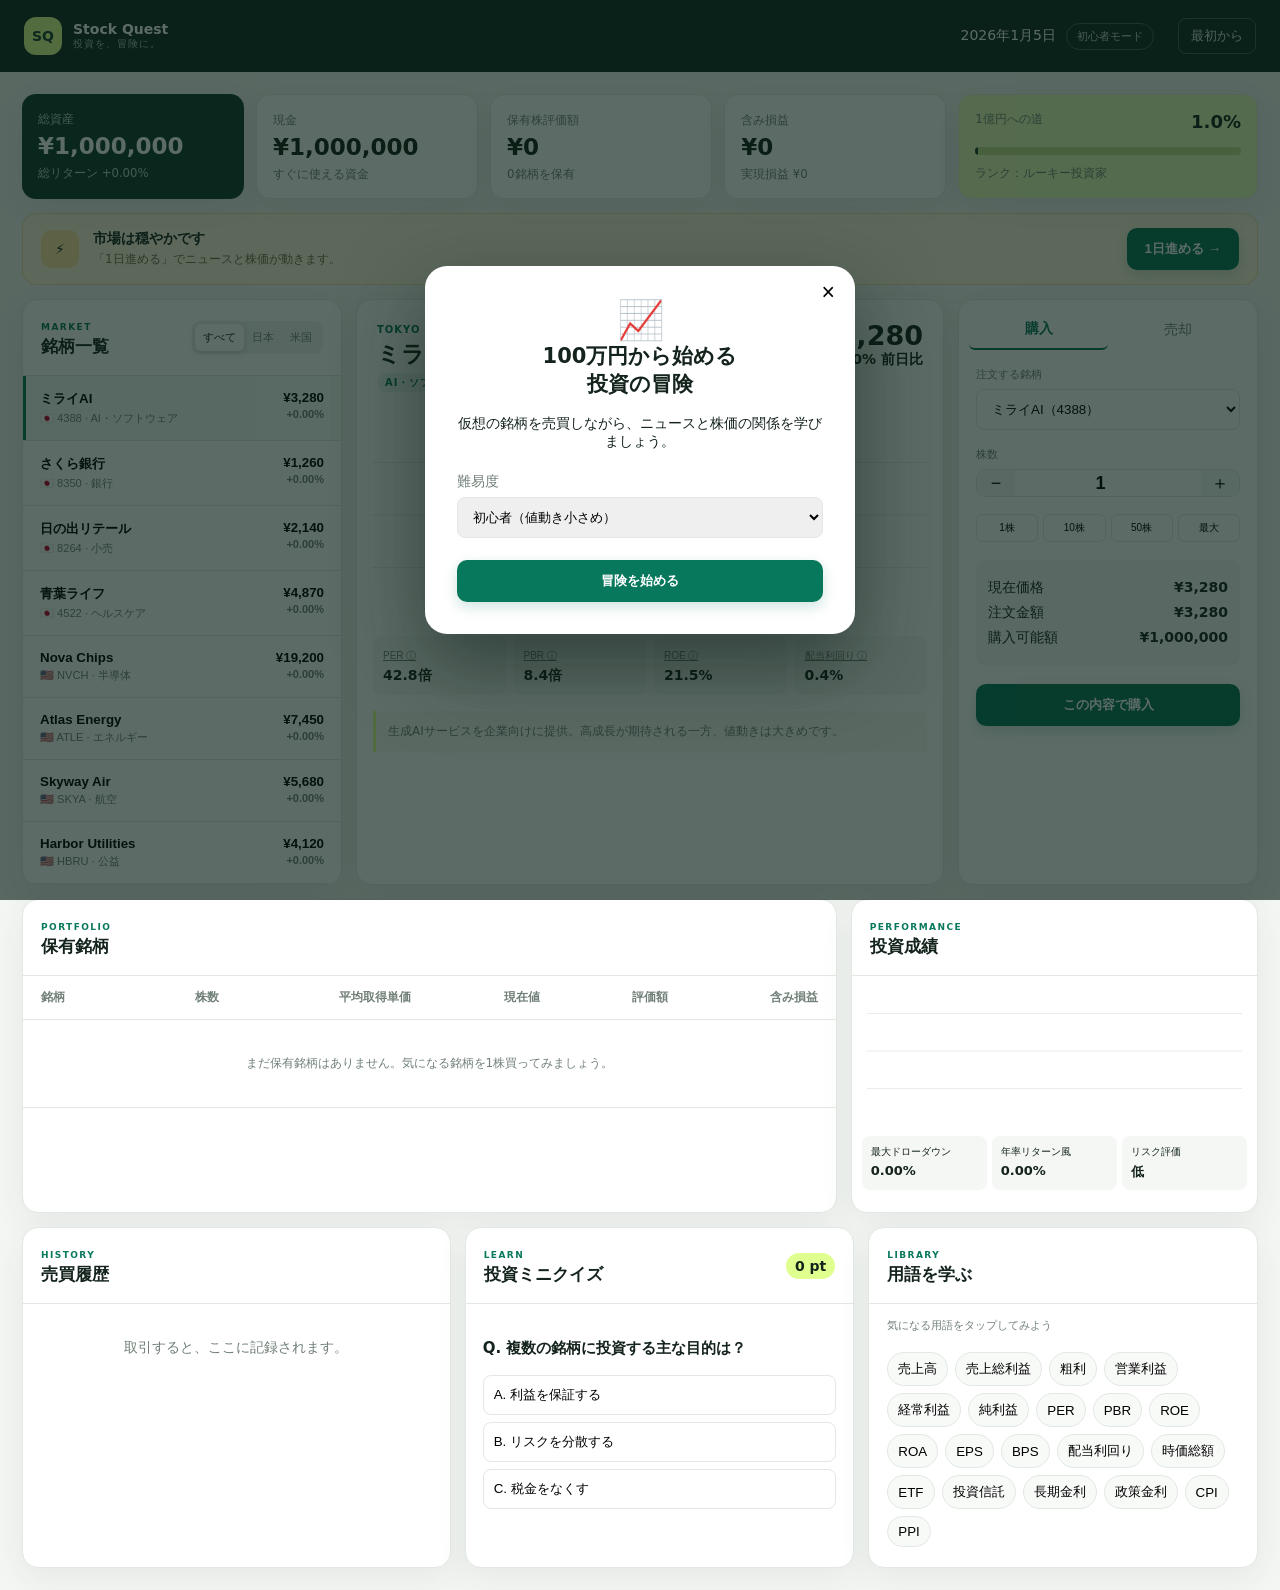
==== index.html @ 5c6d4c0a "株式投資シミュレーターを作成" ====
<!doctype html>
<html lang="ja">
<head>
  <meta charset="UTF-8">
  <meta name="viewport" content="width=device-width,initial-scale=1">
  <meta name="description" content="仮想資金で投資の基本を楽しく学べる株式投資シミュレーター">
  <title>Stock Quest｜株式投資シミュレーター</title>
  <link rel="stylesheet" href="style.css">
</head>
<body>
  <header class="topbar">
    <div class="brand"><span class="brand-mark">SQ</span><div><strong>Stock Quest</strong><small>投資を、冒険に。</small></div></div>
    <div class="day-info"><span id="dateLabel"></span><span class="streak" id="difficultyLabel"></span></div>
    <button class="ghost" id="resetBtn">最初から</button>
  </header>

  <main>
    <section class="hero-stats" aria-label="資産状況">
      <article class="stat primary"><span>総資産</span><strong id="totalAssets">¥1,000,000</strong><small id="totalReturn">総リターン 0.00%</small></article>
      <article class="stat"><span>現金</span><strong id="cash">¥1,000,000</strong><small>すぐに使える資金</small></article>
      <article class="stat"><span>保有株評価額</span><strong id="stockValue">¥0</strong><small id="positionCount">0銘柄を保有</small></article>
      <article class="stat"><span>含み損益</span><strong id="unrealized">¥0</strong><small id="realized">実現損益 ¥0</small></article>
      <article class="goal-card"><div><span>1億円への道</span><strong id="goalPercent">1.0%</strong></div><div class="progress"><i id="goalBar"></i></div><small id="rankText">ランク：ルーキー投資家</small></article>
    </section>

    <section class="event-banner" id="eventBanner"><span class="event-icon">⚡</span><div><strong id="eventTitle">市場は穏やかです</strong><p id="eventText">「1日進める」でニュースと株価が動きます。</p></div><button class="next-day" id="nextDayBtn">1日進める <span>→</span></button></section>

    <section class="workspace">
      <aside class="panel market-panel">
        <div class="panel-title"><div><span class="eyebrow">MARKET</span><h2>銘柄一覧</h2></div><div class="tabs"><button class="tab active" data-market="all">すべて</button><button class="tab" data-market="JP">日本</button><button class="tab" data-market="US">米国</button></div></div>
        <div class="stock-list" id="stockList"></div>
      </aside>

      <section class="panel detail-panel">
        <div class="stock-heading"><div><span class="ticker" id="selectedTicker"></span><h1 id="selectedName"></h1><span class="sector" id="selectedSector"></span></div><div class="quote"><strong id="selectedPrice"></strong><span id="selectedChange"></span></div></div>
        <canvas id="priceChart" height="210" aria-label="株価チャート"></canvas>
        <div class="fundamentals" id="fundamentals"></div>
        <div class="company-note" id="companyNote"></div>
      </section>

      <aside class="panel trade-panel">
        <div class="trade-tabs"><button class="trade-tab active" data-side="buy">購入</button><button class="trade-tab" data-side="sell">売却</button></div>
        <div class="trade-body">
          <label>注文する銘柄<select id="tradeStock"></select></label>
          <label>株数<div class="stepper"><button id="minusQty">−</button><input id="quantity" type="number" min="1" value="1" inputmode="numeric"><button id="plusQty">＋</button></div></label>
          <div class="quick"><button data-qty="1">1株</button><button data-qty="10">10株</button><button data-qty="50">50株</button><button id="maxQty">最大</button></div>
          <div class="order-summary"><div><span>現在価格</span><strong id="orderPrice"></strong></div><div><span>注文金額</span><strong id="orderTotal"></strong></div><div><span id="availableLabel">購入可能額</span><strong id="availableValue"></strong></div></div>
          <button class="order-btn" id="orderBtn">この内容で購入</button>
          <p class="order-message" id="orderMessage" role="status"></p>
        </div>
      </aside>
    </section>

    <section class="lower-grid">
      <section class="panel wide"><div class="panel-title"><div><span class="eyebrow">PORTFOLIO</span><h2>保有銘柄</h2></div></div><div class="table-wrap"><table><thead><tr><th>銘柄</th><th>株数</th><th>平均取得単価</th><th>現在値</th><th>評価額</th><th>含み損益</th></tr></thead><tbody id="portfolioBody"></tbody></table></div></section>
      <section class="panel performance"><div class="panel-title"><div><span class="eyebrow">PERFORMANCE</span><h2>投資成績</h2></div></div><canvas id="assetChart" height="150"></canvas><div class="metrics"><div><span>最大ドローダウン</span><strong id="drawdown">0.00%</strong></div><div><span>年率リターン風</span><strong id="annualized">0.00%</strong></div><div><span>リスク評価</span><strong id="riskRating">低</strong></div></div></section>
    </section>

    <section class="bottom-grid">
      <section class="panel"><div class="panel-title"><div><span class="eyebrow">HISTORY</span><h2>売買履歴</h2></div></div><div class="history" id="historyList"></div></section>
      <section class="panel"><div class="panel-title"><div><span class="eyebrow">LEARN</span><h2>投資ミニクイズ</h2></div><span class="points" id="points">0 pt</span></div><div id="quizBox"></div></section>
      <section class="panel"><div class="panel-title"><div><span class="eyebrow">LIBRARY</span><h2>用語を学ぶ</h2></div></div><p class="muted">気になる用語をタップしてみよう</p><div class="term-cloud" id="termCloud"></div></section>
    </section>
  </main>

  <div class="modal" id="welcomeModal" aria-hidden="true"><div class="modal-card"><button class="modal-close" data-close>×</button><span class="modal-icon">📈</span><h2>100万円から始める<br>投資の冒険</h2><p>仮想の銘柄を売買しながら、ニュースと株価の関係を学びましょう。</p><label>難易度<select id="difficulty"><option value="beginner">初心者（値動き小さめ）</option><option value="normal">標準</option><option value="hard">チャレンジ（値動き大きめ）</option></select></label><button class="order-btn" id="startBtn">冒険を始める</button></div></div>
  <div class="modal" id="termModal" aria-hidden="true"><div class="modal-card term-card"><button class="modal-close" data-close>×</button><span class="eyebrow">INVESTMENT WORD</span><h2 id="termTitle"></h2><p id="termDescription"></p><button class="order-btn" data-close>わかった！</button></div></div>
  <div class="toast" id="toast"></div>
  <script src="game.js"></script>
</body>
</html>
---- style.css ----
:root{--bg:#f4f6f3;--panel:#fff;--ink:#14231c;--muted:#718078;--green:#08785d;--lime:#dfff8f;--red:#d94b55;--line:#e2e8e3;--shadow:0 10px 32px rgba(31,60,47,.07)}*{box-sizing:border-box}body{margin:0;background:var(--bg);color:var(--ink);font-family:Inter,"Noto Sans JP",system-ui,sans-serif;font-size:14px}.topbar{height:72px;padding:0 max(24px,calc((100vw - 1440px)/2));display:flex;align-items:center;gap:24px;background:#102b22;color:#fff}.brand{display:flex;align-items:center;gap:11px;margin-right:auto}.brand-mark{display:grid;place-items:center;width:38px;height:38px;border-radius:12px;background:var(--lime);color:#173c2d;font-weight:900}.brand strong,.brand small{display:block}.brand small{color:#a9c0b6;font-size:10px;letter-spacing:.1em}.day-info{display:flex;align-items:center;gap:10px}.streak{padding:5px 10px;border:1px solid #486258;border-radius:20px;color:#c5d6cf;font-size:11px}.ghost{border:1px solid #486258;background:transparent;color:#d9e4df;border-radius:8px;padding:8px 12px;cursor:pointer}main{max-width:1440px;margin:auto;padding:22px}.hero-stats{display:grid;grid-template-columns:repeat(4,1fr) 1.35fr;gap:12px}.stat,.goal-card{background:var(--panel);border:1px solid var(--line);border-radius:14px;padding:16px;box-shadow:var(--shadow)}.stat span,.goal-card span{color:var(--muted);font-size:12px}.stat strong{display:block;font-size:23px;margin:5px 0}.stat small,.goal-card small{color:var(--muted)}.stat.primary{background:#123d30;color:#fff;border:none}.stat.primary span,.stat.primary small{color:#b6d3c6}.positive{color:var(--green)!important}.negative{color:var(--red)!important}.goal-card{background:#eaffb9}.goal-card>div:first-child{display:flex;justify-content:space-between}.goal-card strong{font-size:18px}.progress{height:8px;background:#c6df8e;border-radius:8px;margin:15px 0 9px;overflow:hidden}.progress i{display:block;height:100%;background:#173c2d;border-radius:inherit}.event-banner{display:flex;align-items:center;gap:14px;margin:14px 0;padding:14px 18px;background:#fff7df;border:1px solid #f0dfad;border-radius:14px}.event-icon{display:grid;place-items:center;width:38px;height:38px;background:#ffe7a6;border-radius:10px}.event-banner div{margin-right:auto}.event-banner p{margin:3px 0 0;color:#776c50;font-size:12px}.next-day,.order-btn{border:0;border-radius:10px;background:var(--green);color:#fff;padding:12px 18px;font-weight:800;cursor:pointer;box-shadow:0 5px 14px rgba(8,120,93,.2)}.workspace{display:grid;grid-template-columns:320px minmax(380px,1fr) 300px;gap:14px}.panel{background:var(--panel);border:1px solid var(--line);border-radius:16px;box-shadow:var(--shadow);overflow:hidden}.panel-title{display:flex;justify-content:space-between;align-items:center;padding:17px 18px;border-bottom:1px solid var(--line)}.eyebrow{font-size:9px;font-weight:900;letter-spacing:.16em;color:var(--green)}h1,h2,p{margin-top:0}.panel-title h2{font-size:17px;margin:2px 0 0}.tabs{display:flex;background:#edf1ee;border-radius:8px;padding:3px}.tab,.trade-tab{border:0;background:transparent;padding:6px 8px;color:var(--muted);cursor:pointer;border-radius:6px;font-size:11px}.tab.active{background:#fff;color:var(--ink);box-shadow:0 2px 6px #ccd4ce}.stock-list{max-height:510px;overflow:auto}.stock-row{width:100%;border:0;border-bottom:1px solid var(--line);background:#fff;padding:14px 17px;display:grid;grid-template-columns:1fr auto;text-align:left;cursor:pointer}.stock-row:hover,.stock-row.active{background:#f2faF6}.stock-row.active{box-shadow:inset 3px 0 var(--green)}.stock-row b,.stock-row small{display:block}.stock-row small{color:var(--muted);margin-top:3px}.stock-price{text-align:right}.stock-price b{font-variant-numeric:tabular-nums}.change{font-size:11px;font-weight:700}.detail-panel{padding-bottom:16px}.stock-heading{display:flex;justify-content:space-between;padding:20px}.stock-heading h1{font-size:23px;margin:3px 0}.ticker,.sector{font-size:10px;font-weight:800;color:var(--green);letter-spacing:.1em}.sector{padding:4px 8px;background:#e9f5ef;border-radius:20px}.quote{text-align:right}.quote strong{display:block;font-size:27px}.quote span{font-weight:700}canvas{display:block;width:calc(100% - 30px);margin:0 15px}.fundamentals{display:grid;grid-template-columns:repeat(4,1fr);gap:8px;padding:16px}.fundamental{background:#f5f7f5;padding:10px;border-radius:9px}.fundamental button{border:0;background:none;padding:0;color:var(--muted);font-size:10px;text-decoration:underline;cursor:pointer}.fundamental strong{display:block;margin-top:4px}.company-note{margin:0 16px;padding:12px;border-left:3px solid var(--lime);background:#f8faF7;color:var(--muted);font-size:12px}.trade-tabs{display:grid;grid-template-columns:1fr 1fr;padding:10px 10px 0}.trade-tab{font-size:14px;padding:10px}.trade-tab.active{color:var(--green);font-weight:900;border-bottom:2px solid var(--green)}.trade-body{padding:17px}.trade-body label{display:block;color:var(--muted);font-size:11px;margin-bottom:17px}.trade-body select{width:100%;margin-top:7px;padding:11px;border:1px solid var(--line);border-radius:8px;background:#fff}.stepper{display:grid;grid-template-columns:38px 1fr 38px;margin-top:7px;border:1px solid var(--line);border-radius:9px;overflow:hidden}.stepper input{border:0;text-align:center;font-size:18px;font-weight:800;min-width:0}.stepper button{border:0;background:#f3f6f4;font-size:18px;cursor:pointer}.quick{display:grid;grid-template-columns:repeat(4,1fr);gap:5px}.quick button{border:1px solid var(--line);border-radius:6px;background:#fff;padding:6px;cursor:pointer;font-size:10px}.order-summary{margin:18px 0;padding:12px;background:#f5f7f5;border-radius:9px}.order-summary div{display:flex;justify-content:space-between;margin:7px 0}.order-btn{width:100%}.order-message{min-height:18px;margin:9px 0 0;text-align:center;font-size:11px}.lower-grid{display:grid;grid-template-columns:2fr 1fr;gap:14px;margin-top:14px}.table-wrap{overflow:auto}table{width:100%;border-collapse:collapse;white-space:nowrap}th,td{padding:13px 18px;border-bottom:1px solid var(--line);text-align:right;font-size:12px}th:first-child,td:first-child{text-align:left}th{color:var(--muted);font-weight:600}.empty{text-align:center!important;color:var(--muted);padding:35px!important}.performance{padding-bottom:12px}.metrics{display:grid;grid-template-columns:repeat(3,1fr);gap:5px;padding:10px}.metrics div{background:#f5f7f5;padding:9px;border-radius:8px}.metrics span,.metrics strong{display:block;font-size:10px}.metrics strong{margin-top:4px;font-size:13px}.bottom-grid{display:grid;grid-template-columns:1.1fr 1fr 1fr;gap:14px;margin-top:14px}.history{max-height:250px;overflow:auto}.history-item{display:flex;justify-content:space-between;padding:12px 18px;border-bottom:1px solid var(--line);font-size:12px}.history-item small{display:block;color:var(--muted)}.points{background:var(--lime);padding:5px 9px;border-radius:20px;font-weight:800}.quiz-content{padding:17px}.quiz-content h3{line-height:1.6;font-size:15px}.answers{display:grid;gap:7px}.answer{padding:10px;text-align:left;background:#fff;border:1px solid var(--line);border-radius:8px;cursor:pointer}.answer.correct{background:#e6f8ef;border-color:var(--green)}.answer.wrong{background:#fff0f1;border-color:var(--red)}.explanation{margin-top:10px;padding:10px;background:#f5f7f5;border-radius:8px;font-size:11px;line-height:1.6}.muted{color:var(--muted);padding:14px 18px 0;font-size:11px}.term-cloud{display:flex;flex-wrap:wrap;gap:7px;padding:8px 18px 20px}.term{border:1px solid var(--line);background:#f8faf8;border-radius:20px;padding:7px 10px;cursor:pointer}.modal{position:fixed;inset:0;display:none;place-items:center;background:rgba(7,29,21,.65);z-index:10;padding:18px}.modal.open{display:grid}.modal-card{position:relative;width:min(430px,100%);background:#fff;border-radius:22px;padding:32px;text-align:center;box-shadow:0 30px 80px #06171080}.modal-card label{text-align:left;display:block;margin:22px 0;color:var(--muted)}.modal-card select{display:block;width:100%;padding:11px;margin-top:6px;border:1px solid var(--line);border-radius:8px}.modal-close{position:absolute;right:14px;top:12px;border:0;background:none;font-size:23px;cursor:pointer}.modal-icon{font-size:38px}.term-card{text-align:left}.term-card p{line-height:1.8;color:#56665e}.toast{position:fixed;right:20px;bottom:20px;background:#102b22;color:#fff;padding:13px 18px;border-radius:10px;transform:translateY(100px);opacity:0;transition:.25s;z-index:20}.toast.show{transform:none;opacity:1}@media(max-width:1100px){.hero-stats{grid-template-columns:repeat(3,1fr)}.workspace{grid-template-columns:280px 1fr}.trade-panel{grid-column:1/-1}.trade-body{display:grid;grid-template-columns:1fr 1fr;gap:0 18px}.trade-body .order-btn,.order-message{grid-column:1/-1}.bottom-grid{grid-template-columns:1fr 1fr}.bottom-grid .panel:last-child{grid-column:1/-1}}@media(max-width:720px){.topbar{padding:0 14px}.brand small,.streak{display:none}main{padding:12px}.hero-stats{grid-template-columns:1fr 1fr}.goal-card{grid-column:1/-1}.event-banner{align-items:flex-start;flex-wrap:wrap}.event-banner .next-day{width:100%}.workspace,.lower-grid,.bottom-grid{grid-template-columns:1fr}.trade-panel,.bottom-grid .panel:last-child{grid-column:auto}.stock-list{max-height:310px}.detail-panel{min-width:0}.fundamentals{grid-template-columns:1fr 1fr}.trade-body{display:block}.stat strong{font-size:18px}.day-info{font-size:11px}.ghost{font-size:10px;padding:6px}.lower-grid .wide{order:1}.metrics{grid-template-columns:1fr 1fr 1fr}th,td{padding:11px}.modal-card{padding:28px 20px}}
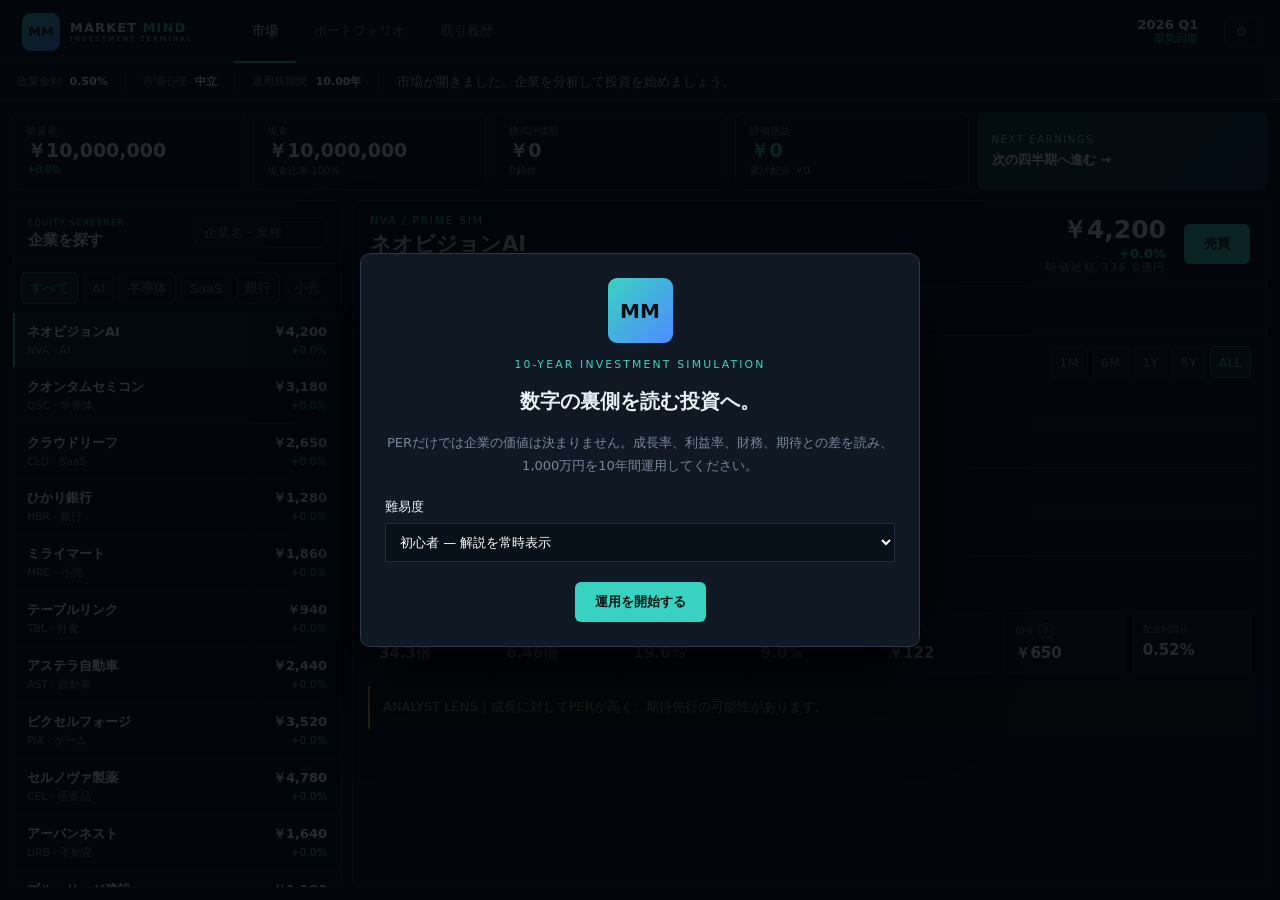
==== commit 2daaaa51: "本格投資シミュレーター Version 1" ====
--- a/index.html
+++ b/index.html
@@ -1,71 +1,8 @@
-<!doctype html>
-<html lang="ja">
-<head>
-  <meta charset="UTF-8">
-  <meta name="viewport" content="width=device-width,initial-scale=1">
-  <meta name="description" content="仮想資金で投資の基本を楽しく学べる株式投資シミュレーター">
-  <title>Stock Quest｜株式投資シミュレーター</title>
-  <link rel="stylesheet" href="style.css">
-</head>
-<body>
-  <header class="topbar">
-    <div class="brand"><span class="brand-mark">SQ</span><div><strong>Stock Quest</strong><small>投資を、冒険に。</small></div></div>
-    <div class="day-info"><span id="dateLabel"></span><span class="streak" id="difficultyLabel"></span></div>
-    <button class="ghost" id="resetBtn">最初から</button>
-  </header>
-
-  <main>
-    <section class="hero-stats" aria-label="資産状況">
-      <article class="stat primary"><span>総資産</span><strong id="totalAssets">¥1,000,000</strong><small id="totalReturn">総リターン 0.00%</small></article>
-      <article class="stat"><span>現金</span><strong id="cash">¥1,000,000</strong><small>すぐに使える資金</small></article>
-      <article class="stat"><span>保有株評価額</span><strong id="stockValue">¥0</strong><small id="positionCount">0銘柄を保有</small></article>
-      <article class="stat"><span>含み損益</span><strong id="unrealized">¥0</strong><small id="realized">実現損益 ¥0</small></article>
-      <article class="goal-card"><div><span>1億円への道</span><strong id="goalPercent">1.0%</strong></div><div class="progress"><i id="goalBar"></i></div><small id="rankText">ランク：ルーキー投資家</small></article>
-    </section>
-
-    <section class="event-banner" id="eventBanner"><span class="event-icon">⚡</span><div><strong id="eventTitle">市場は穏やかです</strong><p id="eventText">「1日進める」でニュースと株価が動きます。</p></div><button class="next-day" id="nextDayBtn">1日進める <span>→</span></button></section>
-
-    <section class="workspace">
-      <aside class="panel market-panel">
-        <div class="panel-title"><div><span class="eyebrow">MARKET</span><h2>銘柄一覧</h2></div><div class="tabs"><button class="tab active" data-market="all">すべて</button><button class="tab" data-market="JP">日本</button><button class="tab" data-market="US">米国</button></div></div>
-        <div class="stock-list" id="stockList"></div>
-      </aside>
-
-      <section class="panel detail-panel">
-        <div class="stock-heading"><div><span class="ticker" id="selectedTicker"></span><h1 id="selectedName"></h1><span class="sector" id="selectedSector"></span></div><div class="quote"><strong id="selectedPrice"></strong><span id="selectedChange"></span></div></div>
-        <canvas id="priceChart" height="210" aria-label="株価チャート"></canvas>
-        <div class="fundamentals" id="fundamentals"></div>
-        <div class="company-note" id="companyNote"></div>
-      </section>
-
-      <aside class="panel trade-panel">
-        <div class="trade-tabs"><button class="trade-tab active" data-side="buy">購入</button><button class="trade-tab" data-side="sell">売却</button></div>
-        <div class="trade-body">
-          <label>注文する銘柄<select id="tradeStock"></select></label>
-          <label>株数<div class="stepper"><button id="minusQty">−</button><input id="quantity" type="number" min="1" value="1" inputmode="numeric"><button id="plusQty">＋</button></div></label>
-          <div class="quick"><button data-qty="1">1株</button><button data-qty="10">10株</button><button data-qty="50">50株</button><button id="maxQty">最大</button></div>
-          <div class="order-summary"><div><span>現在価格</span><strong id="orderPrice"></strong></div><div><span>注文金額</span><strong id="orderTotal"></strong></div><div><span id="availableLabel">購入可能額</span><strong id="availableValue"></strong></div></div>
-          <button class="order-btn" id="orderBtn">この内容で購入</button>
-          <p class="order-message" id="orderMessage" role="status"></p>
-        </div>
-      </aside>
-    </section>
-
-    <section class="lower-grid">
-      <section class="panel wide"><div class="panel-title"><div><span class="eyebrow">PORTFOLIO</span><h2>保有銘柄</h2></div></div><div class="table-wrap"><table><thead><tr><th>銘柄</th><th>株数</th><th>平均取得単価</th><th>現在値</th><th>評価額</th><th>含み損益</th></tr></thead><tbody id="portfolioBody"></tbody></table></div></section>
-      <section class="panel performance"><div class="panel-title"><div><span class="eyebrow">PERFORMANCE</span><h2>投資成績</h2></div></div><canvas id="assetChart" height="150"></canvas><div class="metrics"><div><span>最大ドローダウン</span><strong id="drawdown">0.00%</strong></div><div><span>年率リターン風</span><strong id="annualized">0.00%</strong></div><div><span>リスク評価</span><strong id="riskRating">低</strong></div></div></section>
-    </section>
-
-    <section class="bottom-grid">
-      <section class="panel"><div class="panel-title"><div><span class="eyebrow">HISTORY</span><h2>売買履歴</h2></div></div><div class="history" id="historyList"></div></section>
-      <section class="panel"><div class="panel-title"><div><span class="eyebrow">LEARN</span><h2>投資ミニクイズ</h2></div><span class="points" id="points">0 pt</span></div><div id="quizBox"></div></section>
-      <section class="panel"><div class="panel-title"><div><span class="eyebrow">LIBRARY</span><h2>用語を学ぶ</h2></div></div><p class="muted">気になる用語をタップしてみよう</p><div class="term-cloud" id="termCloud"></div></section>
-    </section>
-  </main>
-
-  <div class="modal" id="welcomeModal" aria-hidden="true"><div class="modal-card"><button class="modal-close" data-close>×</button><span class="modal-icon">📈</span><h2>100万円から始める<br>投資の冒険</h2><p>仮想の銘柄を売買しながら、ニュースと株価の関係を学びましょう。</p><label>難易度<select id="difficulty"><option value="beginner">初心者（値動き小さめ）</option><option value="normal">標準</option><option value="hard">チャレンジ（値動き大きめ）</option></select></label><button class="order-btn" id="startBtn">冒険を始める</button></div></div>
-  <div class="modal" id="termModal" aria-hidden="true"><div class="modal-card term-card"><button class="modal-close" data-close>×</button><span class="eyebrow">INVESTMENT WORD</span><h2 id="termTitle"></h2><p id="termDescription"></p><button class="order-btn" data-close>わかった！</button></div></div>
-  <div class="toast" id="toast"></div>
-  <script src="game.js"></script>
-</body>
-</html>
+<!doctype html><html lang="ja"><head><meta charset="UTF-8"><meta name="viewport" content="width=device-width,initial-scale=1"><meta name="description" content="複数の財務指標と決算を組み合わせて学ぶ本格株式投資シミュレーター"><title>MARKET MIND｜本格株式投資シミュレーター</title><link rel="stylesheet" href="style.css"></head><body>
+<div id="app"><header class="topbar"><div class="brand"><b>MM</b><span>MARKET <em>MIND</em><small>INVESTMENT TERMINAL</small></span></div><nav><button class="nav active" data-view="market">市場</button><button class="nav" data-view="portfolio">ポートフォリオ</button><button class="nav" data-view="history">取引履歴</button></nav><div class="market-clock"><span id="period">2026 Q1</span><small id="cycle">景気回復</small></div><button id="settingsBtn" class="icon">⚙</button></header>
+<section class="tickerbar"><span>政策金利 <b id="rate">0.50%</b></span><span>市場心理 <b id="sentiment">中立</b></span><span>運用残期間 <b id="remaining">10年</b></span><div id="tickerNews">市場が開きました。企業を分析して投資を始めましょう。</div></section>
+<main><section class="summary"><article><span>総資産</span><strong id="totalAssets">¥10,000,000</strong><small id="totalReturn">+0.00%</small></article><article><span>現金</span><strong id="cash">¥10,000,000</strong><small id="cashRatio">現金比率 100%</small></article><article><span>株式評価額</span><strong id="stockValue">¥0</strong><small id="positions">0銘柄</small></article><article><span>評価損益</span><strong id="unrealized">¥0</strong><small id="dividends">累計配当 ¥0</small></article><button id="advanceBtn" class="advance"><span>NEXT EARNINGS</span><b>次の四半期へ進む →</b></button></section>
+<section id="marketView" class="view active"><aside class="watch panel"><div class="panel-head"><div><small>EQUITY SCREENER</small><h2>企業を探す</h2></div><input id="search" placeholder="企業名・業種"></div><div class="filters" id="filters"></div><div class="stock-list" id="stockList"></div></aside><section class="terminal panel"><div class="company-head"><div><small id="ticker"></small><h1 id="companyName"></h1><span id="sector"></span></div><div class="quote"><strong id="price"></strong><b id="change"></b><small id="marketCap"></small></div><button id="tradeOpen" class="buy">売買</button></div><div class="analysis-tabs" id="analysisTabs"><button class="active" data-tab="overview">概要</button><button data-tab="performance">業績</button><button data-tab="finance">財務</button><button data-tab="cashflow">CF</button><button data-tab="earnings">決算</button><button data-tab="news">ニュース</button></div><div class="analysis-scroll"><div class="chart-controls"><div id="chartMetrics"></div><div id="chartRanges"></div></div><canvas id="mainChart" height="220"></canvas><div id="analysisContent"></div></div></section></section>
+<section id="portfolioView" class="view"><div class="portfolio-layout"><section class="panel portfolio-main"><div class="panel-head"><div><small>PORTFOLIO</small><h2>保有資産</h2></div><div id="portfolioMetrics"></div></div><div class="table-wrap"><table><thead><tr><th>企業</th><th>株数</th><th>平均取得</th><th>現在値</th><th>投資額</th><th>評価額</th><th>損益</th><th>配当</th></tr></thead><tbody id="portfolioBody"></tbody></table></div></section><section class="panel asset-panel"><div class="panel-head"><h2>資産推移</h2></div><canvas id="assetChart" height="220"></canvas><div id="riskStats" class="risk-stats"></div></section></div></section>
+<section id="historyView" class="view"><section class="panel history-panel"><div class="panel-head"><div><small>JOURNAL</small><h2>投資判断の記録</h2></div></div><div id="historyList" class="history-list"></div></section></section></main></div>
+<div id="modal" class="modal"><div class="modal-card"><button class="close" data-close>×</button><div id="modalBody"></div></div></div><div id="welcome" class="modal"><div class="modal-card welcome"><span class="logo-big">MM</span><small>10-YEAR INVESTMENT SIMULATION</small><h2>数字の裏側を読む投資へ。</h2><p>PERだけでは企業の価値は決まりません。成長率、利益率、財務、期待との差を読み、1,000万円を10年間運用してください。</p><label>難易度<select id="difficulty"><option value="beginner">初心者 — 解説を常時表示</option><option value="normal">中級 — 要点のみ表示</option><option value="advanced">上級 — 期待と財務の影響大</option></select></label><button id="startBtn" class="primary">運用を開始する</button></div></div><div id="toast" class="toast"></div><script src="game.js"></script></body></html>
--- a/style.css
+++ b/style.css
@@ -1 +1 @@
-:root{--bg:#f4f6f3;--panel:#fff;--ink:#14231c;--muted:#718078;--green:#08785d;--lime:#dfff8f;--red:#d94b55;--line:#e2e8e3;--shadow:0 10px 32px rgba(31,60,47,.07)}*{box-sizing:border-box}body{margin:0;background:var(--bg);color:var(--ink);font-family:Inter,"Noto Sans JP",system-ui,sans-serif;font-size:14px}.topbar{height:72px;padding:0 max(24px,calc((100vw - 1440px)/2));display:flex;align-items:center;gap:24px;background:#102b22;color:#fff}.brand{display:flex;align-items:center;gap:11px;margin-right:auto}.brand-mark{display:grid;place-items:center;width:38px;height:38px;border-radius:12px;background:var(--lime);color:#173c2d;font-weight:900}.brand strong,.brand small{display:block}.brand small{color:#a9c0b6;font-size:10px;letter-spacing:.1em}.day-info{display:flex;align-items:center;gap:10px}.streak{padding:5px 10px;border:1px solid #486258;border-radius:20px;color:#c5d6cf;font-size:11px}.ghost{border:1px solid #486258;background:transparent;color:#d9e4df;border-radius:8px;padding:8px 12px;cursor:pointer}main{max-width:1440px;margin:auto;padding:22px}.hero-stats{display:grid;grid-template-columns:repeat(4,1fr) 1.35fr;gap:12px}.stat,.goal-card{background:var(--panel);border:1px solid var(--line);border-radius:14px;padding:16px;box-shadow:var(--shadow)}.stat span,.goal-card span{color:var(--muted);font-size:12px}.stat strong{display:block;font-size:23px;margin:5px 0}.stat small,.goal-card small{color:var(--muted)}.stat.primary{background:#123d30;color:#fff;border:none}.stat.primary span,.stat.primary small{color:#b6d3c6}.positive{color:var(--green)!important}.negative{color:var(--red)!important}.goal-card{background:#eaffb9}.goal-card>div:first-child{display:flex;justify-content:space-between}.goal-card strong{font-size:18px}.progress{height:8px;background:#c6df8e;border-radius:8px;margin:15px 0 9px;overflow:hidden}.progress i{display:block;height:100%;background:#173c2d;border-radius:inherit}.event-banner{display:flex;align-items:center;gap:14px;margin:14px 0;padding:14px 18px;background:#fff7df;border:1px solid #f0dfad;border-radius:14px}.event-icon{display:grid;place-items:center;width:38px;height:38px;background:#ffe7a6;border-radius:10px}.event-banner div{margin-right:auto}.event-banner p{margin:3px 0 0;color:#776c50;font-size:12px}.next-day,.order-btn{border:0;border-radius:10px;background:var(--green);color:#fff;padding:12px 18px;font-weight:800;cursor:pointer;box-shadow:0 5px 14px rgba(8,120,93,.2)}.workspace{display:grid;grid-template-columns:320px minmax(380px,1fr) 300px;gap:14px}.panel{background:var(--panel);border:1px solid var(--line);border-radius:16px;box-shadow:var(--shadow);overflow:hidden}.panel-title{display:flex;justify-content:space-between;align-items:center;padding:17px 18px;border-bottom:1px solid var(--line)}.eyebrow{font-size:9px;font-weight:900;letter-spacing:.16em;color:var(--green)}h1,h2,p{margin-top:0}.panel-title h2{font-size:17px;margin:2px 0 0}.tabs{display:flex;background:#edf1ee;border-radius:8px;padding:3px}.tab,.trade-tab{border:0;background:transparent;padding:6px 8px;color:var(--muted);cursor:pointer;border-radius:6px;font-size:11px}.tab.active{background:#fff;color:var(--ink);box-shadow:0 2px 6px #ccd4ce}.stock-list{max-height:510px;overflow:auto}.stock-row{width:100%;border:0;border-bottom:1px solid var(--line);background:#fff;padding:14px 17px;display:grid;grid-template-columns:1fr auto;text-align:left;cursor:pointer}.stock-row:hover,.stock-row.active{background:#f2faF6}.stock-row.active{box-shadow:inset 3px 0 var(--green)}.stock-row b,.stock-row small{display:block}.stock-row small{color:var(--muted);margin-top:3px}.stock-price{text-align:right}.stock-price b{font-variant-numeric:tabular-nums}.change{font-size:11px;font-weight:700}.detail-panel{padding-bottom:16px}.stock-heading{display:flex;justify-content:space-between;padding:20px}.stock-heading h1{font-size:23px;margin:3px 0}.ticker,.sector{font-size:10px;font-weight:800;color:var(--green);letter-spacing:.1em}.sector{padding:4px 8px;background:#e9f5ef;border-radius:20px}.quote{text-align:right}.quote strong{display:block;font-size:27px}.quote span{font-weight:700}canvas{display:block;width:calc(100% - 30px);margin:0 15px}.fundamentals{display:grid;grid-template-columns:repeat(4,1fr);gap:8px;padding:16px}.fundamental{background:#f5f7f5;padding:10px;border-radius:9px}.fundamental button{border:0;background:none;padding:0;color:var(--muted);font-size:10px;text-decoration:underline;cursor:pointer}.fundamental strong{display:block;margin-top:4px}.company-note{margin:0 16px;padding:12px;border-left:3px solid var(--lime);background:#f8faF7;color:var(--muted);font-size:12px}.trade-tabs{display:grid;grid-template-columns:1fr 1fr;padding:10px 10px 0}.trade-tab{font-size:14px;padding:10px}.trade-tab.active{color:var(--green);font-weight:900;border-bottom:2px solid var(--green)}.trade-body{padding:17px}.trade-body label{display:block;color:var(--muted);font-size:11px;margin-bottom:17px}.trade-body select{width:100%;margin-top:7px;padding:11px;border:1px solid var(--line);border-radius:8px;background:#fff}.stepper{display:grid;grid-template-columns:38px 1fr 38px;margin-top:7px;border:1px solid var(--line);border-radius:9px;overflow:hidden}.stepper input{border:0;text-align:center;font-size:18px;font-weight:800;min-width:0}.stepper button{border:0;background:#f3f6f4;font-size:18px;cursor:pointer}.quick{display:grid;grid-template-columns:repeat(4,1fr);gap:5px}.quick button{border:1px solid var(--line);border-radius:6px;background:#fff;padding:6px;cursor:pointer;font-size:10px}.order-summary{margin:18px 0;padding:12px;background:#f5f7f5;border-radius:9px}.order-summary div{display:flex;justify-content:space-between;margin:7px 0}.order-btn{width:100%}.order-message{min-height:18px;margin:9px 0 0;text-align:center;font-size:11px}.lower-grid{display:grid;grid-template-columns:2fr 1fr;gap:14px;margin-top:14px}.table-wrap{overflow:auto}table{width:100%;border-collapse:collapse;white-space:nowrap}th,td{padding:13px 18px;border-bottom:1px solid var(--line);text-align:right;font-size:12px}th:first-child,td:first-child{text-align:left}th{color:var(--muted);font-weight:600}.empty{text-align:center!important;color:var(--muted);padding:35px!important}.performance{padding-bottom:12px}.metrics{display:grid;grid-template-columns:repeat(3,1fr);gap:5px;padding:10px}.metrics div{background:#f5f7f5;padding:9px;border-radius:8px}.metrics span,.metrics strong{display:block;font-size:10px}.metrics strong{margin-top:4px;font-size:13px}.bottom-grid{display:grid;grid-template-columns:1.1fr 1fr 1fr;gap:14px;margin-top:14px}.history{max-height:250px;overflow:auto}.history-item{display:flex;justify-content:space-between;padding:12px 18px;border-bottom:1px solid var(--line);font-size:12px}.history-item small{display:block;color:var(--muted)}.points{background:var(--lime);padding:5px 9px;border-radius:20px;font-weight:800}.quiz-content{padding:17px}.quiz-content h3{line-height:1.6;font-size:15px}.answers{display:grid;gap:7px}.answer{padding:10px;text-align:left;background:#fff;border:1px solid var(--line);border-radius:8px;cursor:pointer}.answer.correct{background:#e6f8ef;border-color:var(--green)}.answer.wrong{background:#fff0f1;border-color:var(--red)}.explanation{margin-top:10px;padding:10px;background:#f5f7f5;border-radius:8px;font-size:11px;line-height:1.6}.muted{color:var(--muted);padding:14px 18px 0;font-size:11px}.term-cloud{display:flex;flex-wrap:wrap;gap:7px;padding:8px 18px 20px}.term{border:1px solid var(--line);background:#f8faf8;border-radius:20px;padding:7px 10px;cursor:pointer}.modal{position:fixed;inset:0;display:none;place-items:center;background:rgba(7,29,21,.65);z-index:10;padding:18px}.modal.open{display:grid}.modal-card{position:relative;width:min(430px,100%);background:#fff;border-radius:22px;padding:32px;text-align:center;box-shadow:0 30px 80px #06171080}.modal-card label{text-align:left;display:block;margin:22px 0;color:var(--muted)}.modal-card select{display:block;width:100%;padding:11px;margin-top:6px;border:1px solid var(--line);border-radius:8px}.modal-close{position:absolute;right:14px;top:12px;border:0;background:none;font-size:23px;cursor:pointer}.modal-icon{font-size:38px}.term-card{text-align:left}.term-card p{line-height:1.8;color:#56665e}.toast{position:fixed;right:20px;bottom:20px;background:#102b22;color:#fff;padding:13px 18px;border-radius:10px;transform:translateY(100px);opacity:0;transition:.25s;z-index:20}.toast.show{transform:none;opacity:1}@media(max-width:1100px){.hero-stats{grid-template-columns:repeat(3,1fr)}.workspace{grid-template-columns:280px 1fr}.trade-panel{grid-column:1/-1}.trade-body{display:grid;grid-template-columns:1fr 1fr;gap:0 18px}.trade-body .order-btn,.order-message{grid-column:1/-1}.bottom-grid{grid-template-columns:1fr 1fr}.bottom-grid .panel:last-child{grid-column:1/-1}}@media(max-width:720px){.topbar{padding:0 14px}.brand small,.streak{display:none}main{padding:12px}.hero-stats{grid-template-columns:1fr 1fr}.goal-card{grid-column:1/-1}.event-banner{align-items:flex-start;flex-wrap:wrap}.event-banner .next-day{width:100%}.workspace,.lower-grid,.bottom-grid{grid-template-columns:1fr}.trade-panel,.bottom-grid .panel:last-child{grid-column:auto}.stock-list{max-height:310px}.detail-panel{min-width:0}.fundamentals{grid-template-columns:1fr 1fr}.trade-body{display:block}.stat strong{font-size:18px}.day-info{font-size:11px}.ghost{font-size:10px;padding:6px}.lower-grid .wide{order:1}.metrics{grid-template-columns:1fr 1fr 1fr}th,td{padding:11px}.modal-card{padding:28px 20px}}
+:root{--bg:#070b12;--panel:#0d131d;--panel2:#111925;--line:#202b3a;--text:#e9f0f7;--muted:#77869a;--cyan:#39d2c0;--blue:#4f8cff;--red:#ff6174;--amber:#f0b95b}*{box-sizing:border-box}html,body{margin:0;height:100%;overflow:hidden;background:var(--bg);color:var(--text);font:13px Inter,"Yu Gothic UI",system-ui,sans-serif}button,input,select{font:inherit}.topbar{height:64px;display:flex;align-items:center;padding:0 22px;border-bottom:1px solid var(--line);background:#0a0f17;gap:26px}.brand{display:flex;align-items:center;gap:10px;margin-right:15px}.brand>b,.logo-big{display:grid;place-items:center;width:38px;height:38px;background:linear-gradient(135deg,var(--cyan),var(--blue));border-radius:9px;color:#061014;font-weight:900}.brand span{font-weight:900;letter-spacing:.08em}.brand em{font-style:normal;color:var(--cyan)}.brand small{display:block;color:var(--muted);font-size:7px;letter-spacing:.22em}.topbar nav{display:flex;height:100%}.nav{border:0;border-bottom:2px solid transparent;background:none;color:var(--muted);padding:0 18px;cursor:pointer}.nav.active{color:#fff;border-color:var(--cyan)}.market-clock{margin-left:auto;text-align:right}.market-clock span,.market-clock small{display:block}.market-clock span{font-weight:800}.market-clock small{color:var(--cyan)}.icon{background:none;border:1px solid var(--line);color:var(--muted);border-radius:7px;padding:7px 10px}.tickerbar{height:36px;display:flex;align-items:center;border-bottom:1px solid var(--line);background:#0d131c;color:var(--muted);white-space:nowrap;overflow:hidden}.tickerbar>span{padding:0 17px;border-right:1px solid var(--line);font-size:11px}.tickerbar b{color:#fff;margin-left:5px}.tickerbar div{padding-left:18px;color:#b6c3d1;overflow:hidden;text-overflow:ellipsis}main{height:calc(100vh - 100px);padding:12px;display:flex;flex-direction:column}.summary{height:78px;display:grid;grid-template-columns:repeat(4,1fr) 1.25fr;gap:8px;margin-bottom:10px}.summary article,.advance{border:1px solid var(--line);background:var(--panel);padding:11px 14px;border-radius:7px}.summary span,.summary small{display:block;color:var(--muted);font-size:10px}.summary strong{font-size:19px;font-variant-numeric:tabular-nums}.positive{color:var(--cyan)!important}.negative{color:var(--red)!important}.advance{background:linear-gradient(135deg,#123c3a,#16334e);color:#fff;cursor:pointer;text-align:left}.advance span{color:#8ad9d0;letter-spacing:.16em}.advance b{display:block;margin-top:6px}.view{display:none;min-height:0;flex:1}.view.active{display:block}.panel{background:var(--panel);border:1px solid var(--line);border-radius:8px;overflow:hidden}.view#marketView.active{display:grid;grid-template-columns:330px minmax(0,1fr);gap:10px}.watch,.terminal{min-height:0}.watch{display:flex;flex-direction:column}.panel-head{display:flex;align-items:center;justify-content:space-between;padding:13px 15px;border-bottom:1px solid var(--line)}.panel-head h2{margin:2px 0 0;font-size:15px}.panel-head small{color:var(--cyan);font-size:8px;letter-spacing:.18em}.panel-head input{width:130px;background:#080d14;border:1px solid var(--line);border-radius:5px;padding:7px;color:#fff}.filters{padding:8px;display:flex;gap:5px;overflow:auto;border-bottom:1px solid var(--line)}.filters button,.analysis-tabs button,.chart-controls button{white-space:nowrap;background:#111a26;border:1px solid var(--line);color:var(--muted);border-radius:5px;padding:6px 8px;cursor:pointer}.filters button.active,.analysis-tabs button.active,.chart-controls button.active{color:var(--cyan);border-color:#286b69;background:#102626}.stock-list{overflow:auto;flex:1}.stock-row{width:100%;display:grid;grid-template-columns:1fr auto;gap:5px;background:none;border:0;border-bottom:1px solid #182230;color:#fff;padding:10px 14px;text-align:left;cursor:pointer}.stock-row:hover,.stock-row.active{background:#111c29}.stock-row.active{box-shadow:inset 2px 0 var(--cyan)}.stock-row small{display:block;color:var(--muted);margin-top:3px}.stock-row .right{text-align:right}.terminal{display:flex;flex-direction:column}.company-head{height:86px;padding:13px 17px;display:flex;align-items:center;border-bottom:1px solid var(--line)}.company-head h1{margin:3px 0;font-size:21px}.company-head small{color:var(--cyan);letter-spacing:.15em}.company-head span{color:var(--muted)}.quote{margin-left:auto;text-align:right}.quote strong{font-size:25px;display:block}.quote small{display:block;color:var(--muted)}.buy,.primary{margin-left:18px;border:0;background:var(--cyan);color:#051312;border-radius:6px;padding:11px 20px;font-weight:800;cursor:pointer}.analysis-tabs{display:flex;padding:8px 15px;gap:5px;border-bottom:1px solid var(--line)}.analysis-scroll{overflow:auto;flex:1}.chart-controls{display:flex;justify-content:space-between;padding:10px 16px 2px}.chart-controls>div{display:flex;gap:4px}canvas{display:block;width:100%}.analysis-scroll canvas{width:calc(100% - 30px);margin:0 15px}.metrics-grid{display:grid;grid-template-columns:repeat(7,1fr);gap:7px;padding:12px 15px}.metric{background:var(--panel2);border:1px solid #1c2837;padding:10px;border-radius:6px}.metric span{display:flex;align-items:center;gap:5px;color:var(--muted);font-size:9px}.metric strong{display:block;margin-top:5px;font-size:15px}.help{width:16px;height:16px;padding:0;border-radius:50%;border:1px solid #47566a;background:none;color:#91a1b4;cursor:pointer}.insight{margin:0 15px 14px;padding:11px 13px;border-left:2px solid var(--amber);background:#171711;color:#c6c0a5;line-height:1.6}.data-table{width:calc(100% - 30px);margin:0 15px 15px;border-collapse:collapse}.data-table th,.data-table td{padding:9px;border-bottom:1px solid var(--line);text-align:right}.data-table th:first-child,.data-table td:first-child{text-align:left}.portfolio-layout{display:grid;grid-template-columns:2fr 1fr;gap:10px;height:100%}.portfolio-main,.asset-panel,.history-panel{height:100%}.table-wrap,.history-list{overflow:auto;max-height:calc(100% - 55px)}table{width:100%;border-collapse:collapse}th,td{padding:12px 14px;border-bottom:1px solid var(--line);text-align:right;white-space:nowrap}th:first-child,td:first-child{text-align:left}th{color:var(--muted);font-size:10px}.empty{text-align:center!important;color:var(--muted);padding:45px!important}.risk-stats{display:grid;grid-template-columns:1fr 1fr;gap:8px;padding:12px}.risk-stats div{background:var(--panel2);padding:11px}.risk-stats span,.risk-stats b{display:block}.risk-stats span{color:var(--muted);font-size:10px}.history-item{display:flex;justify-content:space-between;padding:13px 18px;border-bottom:1px solid var(--line)}.history-item small{color:var(--muted);display:block}.modal{position:fixed;inset:0;background:#02050ad9;display:none;place-items:center;padding:18px;z-index:20}.modal.open,.modal#welcome{display:grid}.modal-card{position:relative;background:#101824;border:1px solid #2a3849;border-radius:10px;width:min(560px,96vw);max-height:90vh;overflow:auto;padding:24px;box-shadow:0 30px 90px #000}.close{position:absolute;right:12px;top:10px;background:none;border:0;color:var(--muted);font-size:24px}.welcome{text-align:center}.welcome .logo-big{margin:auto;width:65px;height:65px;font-size:20px}.welcome>small{display:block;margin:15px;color:var(--cyan);letter-spacing:.2em}.welcome p{color:var(--muted);line-height:1.8}.welcome label{display:block;text-align:left;margin:20px 0}.welcome select,.trade-form input{width:100%;margin-top:7px;background:#08101a;border:1px solid var(--line);color:#fff;padding:10px}.welcome .primary{margin:0}.trade-form{display:grid;gap:12px}.trade-switch{display:grid;grid-template-columns:1fr 1fr}.trade-switch button{padding:10px;background:#0a111b;border:1px solid var(--line);color:var(--muted)}.trade-switch button.active{border-color:var(--cyan);color:var(--cyan)}.order-preview{background:#090f17;padding:12px}.order-preview div{display:flex;justify-content:space-between;margin:7px}.confirm-box{border:1px solid var(--amber);background:#1c1710;padding:12px;color:#dec89b}.quiz-choice{width:100%;text-align:left;margin:5px 0;padding:10px;background:#111c29;border:1px solid var(--line);color:#fff}.toast{position:fixed;right:18px;bottom:18px;background:#172739;border:1px solid #36516c;padding:12px 17px;transform:translateY(80px);opacity:0;transition:.25s;z-index:30}.toast.show{transform:none;opacity:1}@media(max-width:850px){html,body{overflow:auto}.topbar nav{display:none}.topbar{padding:0 10px}.brand small{display:none}main{height:auto;padding:8px}.summary{height:auto;grid-template-columns:1fr 1fr}.advance{grid-column:1/-1}.view#marketView.active{grid-template-columns:1fr}.watch{height:370px}.terminal{height:740px}.metrics-grid{grid-template-columns:repeat(3,1fr)}.portfolio-layout{grid-template-columns:1fr}.portfolio-main,.asset-panel,.history-panel{height:auto;min-height:400px}.analysis-tabs{overflow:auto}.company-head{padding:10px}.quote small{display:none}.buy{padding:9px;margin-left:8px}.summary strong{font-size:16px}}
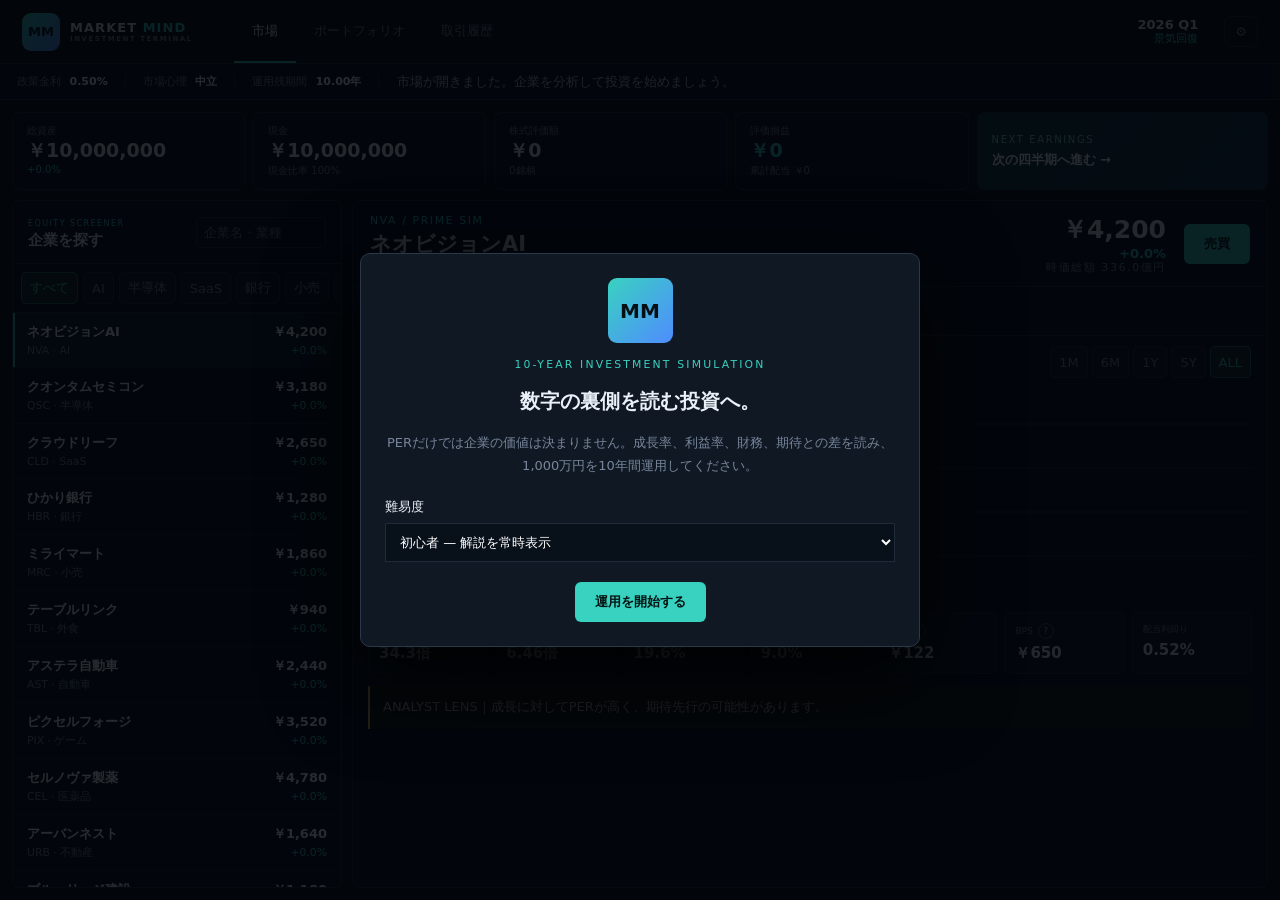
==== commit 3193b657: "スクロール時のレイアウト拡張を修正" ====
--- a/index.html
+++ b/index.html
@@ -1,4 +1,4 @@
-<!doctype html><html lang="ja"><head><meta charset="UTF-8"><meta name="viewport" content="width=device-width,initial-scale=1"><meta name="description" content="複数の財務指標と決算を組み合わせて学ぶ本格株式投資シミュレーター"><title>MARKET MIND｜本格株式投資シミュレーター</title><link rel="stylesheet" href="style.css"></head><body>
+<!doctype html><html lang="ja"><head><meta charset="UTF-8"><meta name="viewport" content="width=device-width,initial-scale=1"><meta name="description" content="複数の財務指標と決算を組み合わせて学ぶ本格株式投資シミュレーター"><title>MARKET MIND｜本格株式投資シミュレーター</title><link rel="stylesheet" href="style.css"><link rel="stylesheet" href="layout-fix.css"></head><body>
 <div id="app"><header class="topbar"><div class="brand"><b>MM</b><span>MARKET <em>MIND</em><small>INVESTMENT TERMINAL</small></span></div><nav><button class="nav active" data-view="market">市場</button><button class="nav" data-view="portfolio">ポートフォリオ</button><button class="nav" data-view="history">取引履歴</button></nav><div class="market-clock"><span id="period">2026 Q1</span><small id="cycle">景気回復</small></div><button id="settingsBtn" class="icon">⚙</button></header>
 <section class="tickerbar"><span>政策金利 <b id="rate">0.50%</b></span><span>市場心理 <b id="sentiment">中立</b></span><span>運用残期間 <b id="remaining">10年</b></span><div id="tickerNews">市場が開きました。企業を分析して投資を始めましょう。</div></section>
 <main><section class="summary"><article><span>総資産</span><strong id="totalAssets">¥10,000,000</strong><small id="totalReturn">+0.00%</small></article><article><span>現金</span><strong id="cash">¥10,000,000</strong><small id="cashRatio">現金比率 100%</small></article><article><span>株式評価額</span><strong id="stockValue">¥0</strong><small id="positions">0銘柄</small></article><article><span>評価損益</span><strong id="unrealized">¥0</strong><small id="dividends">累計配当 ¥0</small></article><button id="advanceBtn" class="advance"><span>NEXT EARNINGS</span><b>次の四半期へ進む →</b></button></section>
--- a/layout-fix.css
+++ b/layout-fix.css
@@ -0,0 +1,31 @@
+/* Fixed dashboard layout. Keep every height derived from one viewport root. */
+html,body{width:100%;height:100%;overflow:hidden}
+#app{width:100%;height:100vh;height:100dvh;display:flex;flex-direction:column;overflow:hidden}
+.topbar{flex:0 0 64px}
+.tickerbar{flex:0 0 36px}
+main{height:auto;flex:1 1 auto;min-height:0;overflow:hidden}
+.summary{flex:0 0 78px;min-height:0}
+.view{min-width:0;min-height:0;overflow:hidden}
+.view#marketView.active{height:100%;min-height:0}
+.watch,.terminal,.portfolio-layout,.portfolio-main,.asset-panel,.history-panel{min-width:0;min-height:0}
+.stock-list,.analysis-scroll,.table-wrap,.history-list{min-height:0;overscroll-behavior:contain}
+.portfolio-layout{height:100%;overflow:hidden}
+.portfolio-main,.asset-panel,.history-panel{height:100%;overflow:hidden}
+.asset-panel{display:flex;flex-direction:column}
+.asset-panel .panel-head{flex:0 0 auto}
+.asset-panel canvas{flex:0 0 220px}
+canvas{display:block;height:220px!important;max-height:40vh;min-height:0;aspect-ratio:auto;contain:size layout paint}
+.analysis-scroll canvas{height:220px!important}
+@media(max-width:850px){
+ html,body{overflow:hidden}
+ #app{height:100dvh;overflow:hidden}
+ main{height:auto;min-height:0;overflow-y:auto;overscroll-behavior:contain}
+ .summary{flex:0 0 auto}
+ .view{flex:0 0 auto;overflow:visible}
+ .view#marketView.active{height:auto;overflow:visible}
+ .watch{height:370px;min-height:370px}
+ .terminal{height:740px;min-height:740px}
+ .portfolio-layout{height:auto;overflow:visible}
+ .portfolio-main,.asset-panel,.history-panel{height:auto;min-height:400px}
+ canvas{height:220px!important;max-height:220px}
+}
